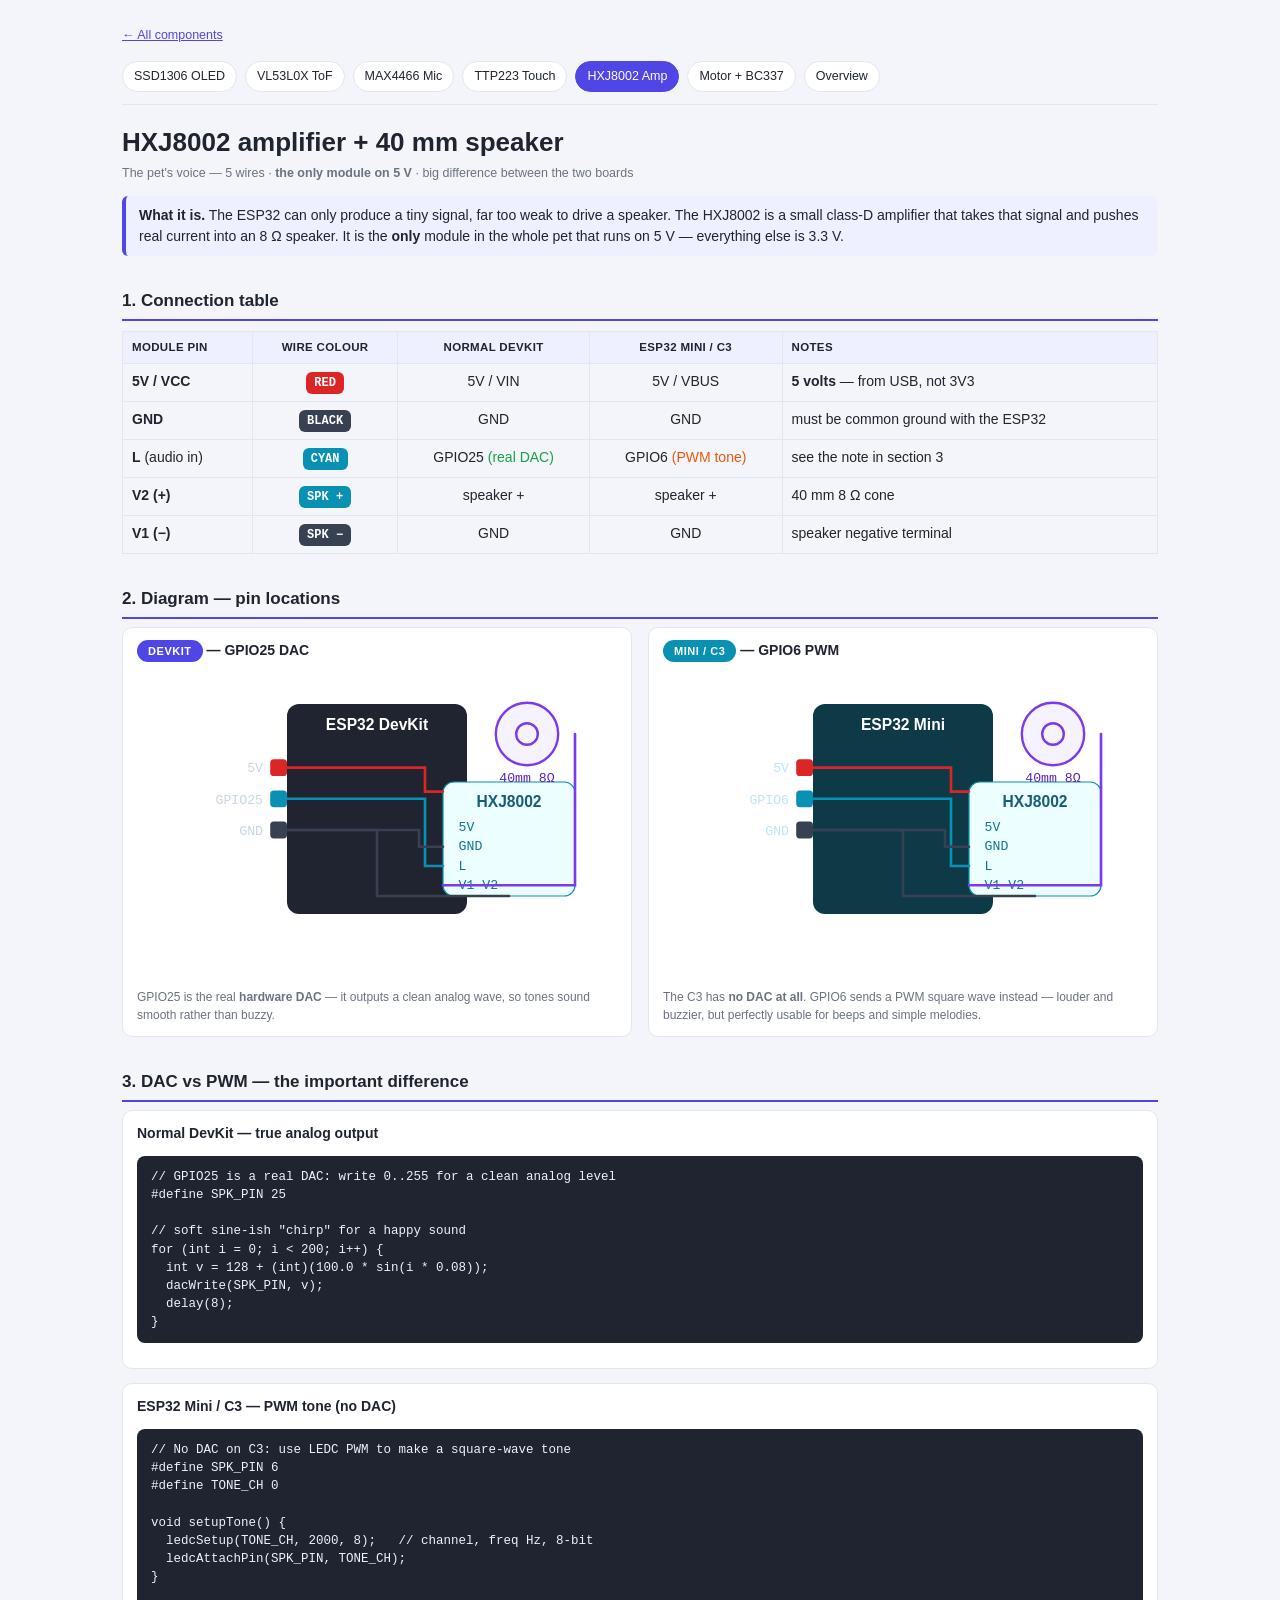
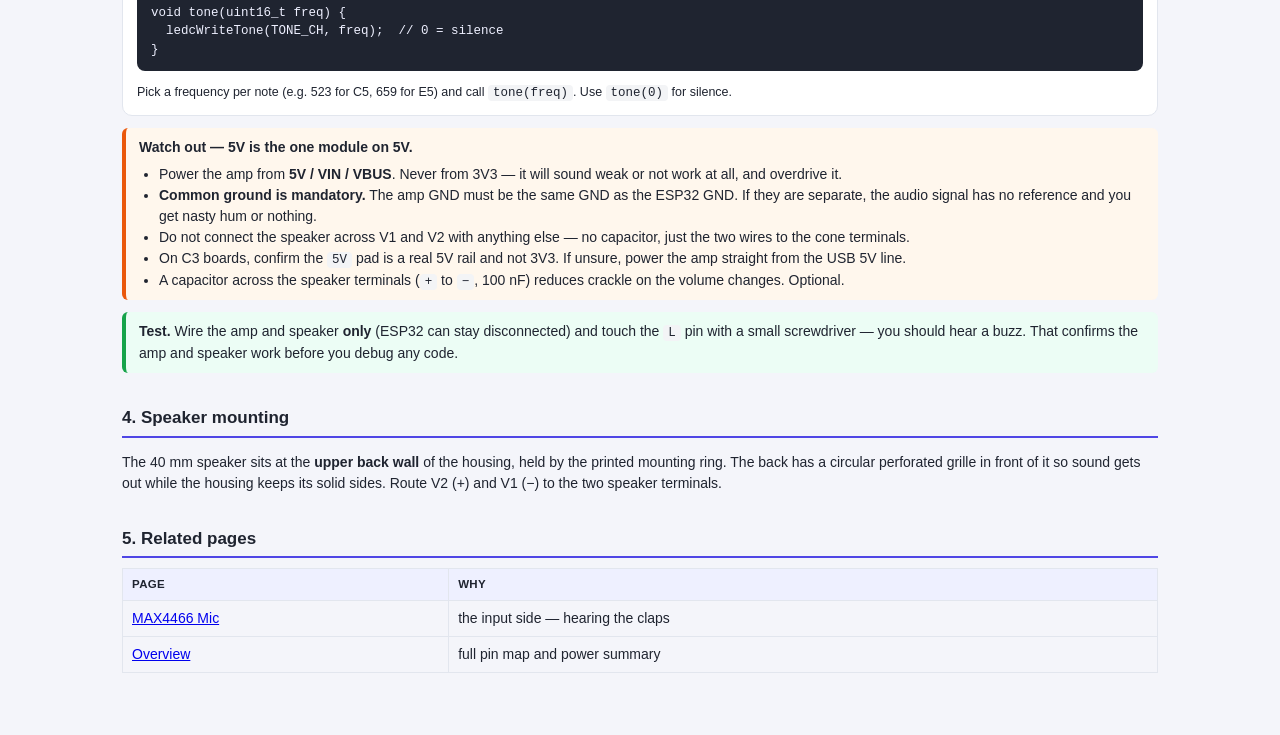
==== component-amp.html @ 80f9f904 "Add per-component schematic pages with pin-layout diagrams Split the wiring reference into one page " ====
<!doctype html>
<html lang="en">
<head>
<meta charset="utf-8">
<meta name="viewport" content="width=device-width, initial-scale=1">
<title>HXJ8002 Amp + Speaker &mdash; Desk Buddy Schematics</title>
<link rel="stylesheet" href="assets/style.css">
</head>
<body>
<div class="page">

  <a class="back" href="index.html">&larr; All components</a>

  <div class="nav">
    <a href="component-oled.html">SSD1306 OLED</a>
    <a href="component-tof.html">VL53L0X ToF</a>
    <a href="component-mic.html">MAX4466 Mic</a>
    <a href="component-touch.html">TTP223 Touch</a>
    <a href="component-amp.html" class="active">HXJ8002 Amp</a>
    <a href="component-motor.html">Motor + BC337</a>
    <a href="index.html">Overview</a>
  </div>

  <h1>HXJ8002 amplifier + 40&nbsp;mm speaker</h1>
  <p class="sub">The pet's voice &mdash; 5 wires &middot; <b>the only module on 5&nbsp;V</b> &middot; big difference between the two boards</p>

  <div class="note">
    <b>What it is.</b> The ESP32 can only produce a tiny signal, far too weak to drive a speaker.
    The HXJ8002 is a small class-D amplifier that takes that signal and pushes real current into an
    8&nbsp;&Omega; speaker. It is the <b>only</b> module in the whole pet that runs on 5&nbsp;V &mdash;
    everything else is 3.3&nbsp;V.
  </div>

  <h2>1. Connection table</h2>
  <table>
    <tr><th>Module pin</th><th class="c">Wire colour</th><th class="c">Normal DevKit</th><th class="c">ESP32 Mini / C3</th><th>Notes</th></tr>
    <tr><td><b>5V / VCC</b></td><td class="c"><span class="chip r">RED</span></td><td class="c">5V / VIN</td><td class="c">5V / VBUS</td><td><b>5 volts</b> &mdash; from USB, not 3V3</td></tr>
    <tr><td><b>GND</b></td><td class="c"><span class="chip k">BLACK</span></td><td class="c">GND</td><td class="c">GND</td><td>must be common ground with the ESP32</td></tr>
    <tr><td><b>L</b> (audio in)</td><td class="c"><span class="chip c">CYAN</span></td><td class="c">GPIO25 <span style="color:#16a34a">(real DAC)</span></td><td class="c">GPIO6 <span style="color:#ea580c">(PWM tone)</span></td><td>see the note in section 3</td></tr>
    <tr><td><b>V2 (+)</b></td><td class="c"><span class="chip c">SPK +</span></td><td class="c">speaker +</td><td class="c">speaker +</td><td>40&nbsp;mm 8&nbsp;&Omega; cone</td></tr>
    <tr><td><b>V1 (&minus;)</b></td><td class="c"><span class="chip k">SPK &minus;</span></td><td class="c">GND</td><td class="c">GND</td><td>speaker negative terminal</td></tr>
  </table>

  <h2>2. Diagram &mdash; pin locations</h2>

  <div class="grid2">

    <div class="panel">
      <h3><span class="badge dev">DevKit</span> &mdash; GPIO25 DAC</h3>
      <svg viewBox="0 0 400 260" xmlns="http://www.w3.org/2000/svg">
        <style>
          .t { font: 11px ui-monospace, Consolas, monospace; }
          .h { font: 600 13px -apple-system, Segoe UI, sans-serif; }
          .w { stroke-width: 2.2; fill: none; stroke-linecap: round; }
        </style>
        <rect x="125" y="30" width="150" height="175" rx="10" fill="#1f2430"/>
        <text x="200" y="52" class="h" fill="#fff" text-anchor="middle">ESP32 DevKit</text>

        <rect x="111" y="76" width="14" height="14" rx="3" fill="#dc2626"/>
        <text x="105" y="87" class="t" fill="#cbd5e1" text-anchor="end">5V</text>
        <rect x="111" y="102" width="14" height="14" rx="3" fill="#0891b2"/>
        <text x="105" y="113" class="t" fill="#cbd5e1" text-anchor="end">GPIO25</text>
        <rect x="111" y="128" width="14" height="14" rx="3" fill="#374151"/>
        <text x="105" y="139" class="t" fill="#cbd5e1" text-anchor="end">GND</text>

        <!-- amp -->
        <rect x="255" y="95" width="110" height="95" rx="9" fill="#ecfeff" stroke="#0891b2"/>
        <text x="310" y="116" class="h" fill="#155e75" text-anchor="middle">HXJ8002</text>
        <g class="t" fill="#0e7490">
          <text x="268" y="136">5V</text>
          <text x="268" y="152">GND</text>
          <text x="268" y="168">L</text>
          <text x="268" y="184">V1&nbsp;V2</text>
        </g>

        <!-- speaker -->
        <circle cx="325" cy="55" r="26" fill="#f5f3ff" stroke="#7c3aed" stroke-width="2"/>
        <circle cx="325" cy="55" r="9" fill="none" stroke="#7c3aed" stroke-width="2"/>
        <text x="325" y="95" class="t" fill="#5b21b6" text-anchor="middle">40mm 8&Omega;</text>

        <path class="w" stroke="#dc2626" d="M125 83 H240 V103 H255"/>
        <path class="w" stroke="#0891b2" d="M125 109 H240 V165 H255"/>
        <path class="w" stroke="#374151" d="M125 135 H235 V149 H255"/>
        <path class="w" stroke="#7c3aed" d="M365 55 H365 V181 H255"/>
        <path class="w" stroke="#374151" d="M125 135 H200 V190 H310 V190"/>
      </svg>
      <p style="font-size:12px;color:#6b7280;margin:8px 0 0;">
        GPIO25 is the real <b>hardware DAC</b> &mdash; it outputs a clean analog wave, so tones sound
        smooth rather than buzzy.
      </p>
    </div>

    <div class="panel">
      <h3><span class="badge mini">Mini / C3</span> &mdash; GPIO6 PWM</h3>
      <svg viewBox="0 0 400 260" xmlns="http://www.w3.org/2000/svg">
        <style>
          .t { font: 11px ui-monospace, Consolas, monospace; }
          .h { font: 600 13px -apple-system, Segoe UI, sans-serif; }
          .w { stroke-width: 2.2; fill: none; stroke-linecap: round; }
        </style>
        <rect x="125" y="30" width="150" height="175" rx="10" fill="#0e3a47"/>
        <text x="200" y="52" class="h" fill="#fff" text-anchor="middle">ESP32 Mini</text>

        <rect x="111" y="76" width="14" height="14" rx="3" fill="#dc2626"/>
        <text x="105" y="87" class="t" fill="#bae6fd" text-anchor="end">5V</text>
        <rect x="111" y="102" width="14" height="14" rx="3" fill="#0891b2"/>
        <text x="105" y="113" class="t" fill="#bae6fd" text-anchor="end">GPIO6</text>
        <rect x="111" y="128" width="14" height="14" rx="3" fill="#374151"/>
        <text x="105" y="139" class="t" fill="#bae6fd" text-anchor="end">GND</text>

        <rect x="255" y="95" width="110" height="95" rx="9" fill="#ecfeff" stroke="#0891b2"/>
        <text x="310" y="116" class="h" fill="#155e75" text-anchor="middle">HXJ8002</text>
        <g class="t" fill="#0e7490">
          <text x="268" y="136">5V</text>
          <text x="268" y="152">GND</text>
          <text x="268" y="168">L</text>
          <text x="268" y="184">V1&nbsp;V2</text>
        </g>

        <circle cx="325" cy="55" r="26" fill="#f5f3ff" stroke="#7c3aed" stroke-width="2"/>
        <circle cx="325" cy="55" r="9" fill="none" stroke="#7c3aed" stroke-width="2"/>
        <text x="325" y="95" class="t" fill="#5b21b6" text-anchor="middle">40mm 8&Omega;</text>

        <path class="w" stroke="#dc2626" d="M125 83 H240 V103 H255"/>
        <path class="w" stroke="#0891b2" d="M125 109 H240 V165 H255"/>
        <path class="w" stroke="#374151" d="M125 135 H235 V149 H255"/>
        <path class="w" stroke="#7c3aed" d="M365 55 H365 V181 H255"/>
        <path class="w" stroke="#374151" d="M125 135 H200 V190 H310 V190"/>
      </svg>
      <p style="font-size:12px;color:#6b7280;margin:8px 0 0;">
        The C3 has <b>no DAC at all</b>. GPIO6 sends a PWM square wave instead &mdash; louder and
        buzzier, but perfectly usable for beeps and simple melodies.
      </p>
    </div>

  </div>

  <h2>3. DAC vs PWM &mdash; the important difference</h2>

  <div class="panel">
    <h3>Normal DevKit &mdash; true analog output</h3>
<pre>// GPIO25 is a real DAC: write 0..255 for a clean analog level
#define SPK_PIN 25

// soft sine-ish "chirp" for a happy sound
for (int i = 0; i < 200; i++) {
  int v = 128 + (int)(100.0 * sin(i * 0.08));
  dacWrite(SPK_PIN, v);
  delay(8);
}</pre>
  </div>

  <div class="panel" style="margin-top:14px;">
    <h3>ESP32 Mini / C3 &mdash; PWM tone (no DAC)</h3>
<pre>// No DAC on C3: use LEDC PWM to make a square-wave tone
#define SPK_PIN 6
#define TONE_CH 0

void setupTone() {
  ledcSetup(TONE_CH, 2000, 8);   // channel, freq Hz, 8-bit
  ledcAttachPin(SPK_PIN, TONE_CH);
}

void tone(uint16_t freq) {
  ledcWriteTone(TONE_CH, freq);  // 0 = silence
}</pre>
    <p style="font-size:12.5px;margin:6px 0 0;">
      Pick a frequency per note (e.g. 523 for C5, 659 for E5) and call <code>tone(freq)</code>.
      Use <code>tone(0)</code> for silence.
    </p>
  </div>

  <div class="note warn">
    <b>Watch out &mdash; 5V is the one module on 5V.</b>
    <ul style="margin:6px 0 0;padding-left:20px;">
      <li>Power the amp from <b>5V / VIN / VBUS</b>. Never from 3V3 &mdash; it will sound weak or not
        work at all, and overdrive it.</li>
      <li><b>Common ground is mandatory.</b> The amp GND must be the same GND as the ESP32 GND. If
        they are separate, the audio signal has no reference and you get nasty hum or nothing.</li>
      <li>Do not connect the speaker across V1 and V2 with anything else &mdash; no capacitor, just
        the two wires to the cone terminals.</li>
      <li>On C3 boards, confirm the <code>5V</code> pad is a real 5V rail and not 3V3. If unsure,
        power the amp straight from the USB 5V line.</li>
      <li>A capacitor across the speaker terminals (<code>+</code> to <code>&minus;</code>,
        100&nbsp;nF) reduces crackle on the volume changes. Optional.</li>
    </ul>
  </div>

  <div class="note ok">
    <b>Test.</b> Wire the amp and speaker <b>only</b> (ESP32 can stay disconnected) and touch the
    <code>L</code> pin with a small screwdriver &mdash; you should hear a buzz. That confirms the amp
    and speaker work before you debug any code.
  </div>

  <h2>4. Speaker mounting</h2>
  <p>The 40&nbsp;mm speaker sits at the <b>upper back wall</b> of the housing, held by the printed
     mounting ring. The back has a circular perforated grille in front of it so sound gets out while
     the housing keeps its solid sides. Route V2 (+) and V1 (&minus;) to the two speaker terminals.</p>

  <h2>5. Related pages</h2>
  <table>
    <tr><th>Page</th><th>Why</th></tr>
    <tr><td><a href="component-mic.html">MAX4466 Mic</a></td><td>the input side &mdash; hearing the claps</td></tr>
    <tr><td><a href="index.html">Overview</a></td><td>full pin map and power summary</td></tr>
  </table>

</div>
</body>
</html>
---- assets/style.css ----
/* Desk Buddy — shared styles for the schematics + component pages */

* { box-sizing: border-box; }
html, body { margin: 0; }
body {
  font-family: -apple-system, BlinkMacSystemFont, "Segoe UI", Roboto, Arial, sans-serif;
  color: #1f2430; font-size: 14px; line-height: 1.5; background: #f4f5fa;
}
.page { max-width: 1100px; margin: 0 auto; padding: 24px 32px 60px; }

h1 { font-size: 26px; margin: 0 0 2px; }
h2 { font-size: 17px; margin: 32px 0 8px; padding-bottom: 5px; border-bottom: 2px solid #4f46e5; }
h3 { font-size: 14px; margin: 0 0 6px; }
.sub { color: #6b7280; font-size: 12.5px; margin: 0 0 14px; }

table { width: 100%; border-collapse: collapse; margin: 10px 0; }
th, td { text-align: left; padding: 7px 9px; border: 1px solid #e2e6ee; vertical-align: top; }
th { background: #eef0ff; font-size: 11.5px; text-transform: uppercase; letter-spacing: .03em; }
td.c, th.c { text-align: center; }

.chip { display: inline-block; border-radius: 6px; padding: 2px 8px; font-size: 12px;
        font-weight: 600; color: #fff; white-space: nowrap;
        font-family: ui-monospace, Consolas, monospace; }
.chip.g { background: #16a34a; } .chip.b { background: #2563eb; } .chip.r { background: #dc2626; }
.chip.k { background: #374151; } .chip.m { background: #db2777; } .chip.p { background: #7c3aed; }
.chip.o { background: #ea580c; } .chip.c { background: #0891b2; } .chip.y { background: #ca8a04; }

.badge { display: inline-block; border-radius: 999px; padding: 3px 11px; font-size: 11px;
         font-weight: 700; text-transform: uppercase; letter-spacing: .05em; color: #fff; }
.badge.dev { background: #4f46e5; }
.badge.mini { background: #0891b2; }

.note { background: #eef0ff; border-left: 4px solid #4f46e5; padding: 9px 13px;
        border-radius: 6px; margin: 12px 0; }
.note.warn { background: #fff7ed; border-left-color: #ea580c; }
.note.ok { background: #ecfdf5; border-left-color: #16a34a; }
.note.danger { background: #fef2f2; border-left-color: #dc2626; }

code, pre { font-family: ui-monospace, Consolas, monospace; }
code { background: #f3f4f6; border-radius: 4px; padding: 1px 5px; font-size: 12.5px; }
pre { background: #1f2430; color: #eef0ff; border-radius: 8px; padding: 12px 14px;
      font-size: 12.5px; overflow-x: auto; line-height: 1.45; }

.legend { display: flex; gap: 16px; flex-wrap: wrap; font-size: 12px; margin: 8px 0 4px; }
.legend span { display: inline-flex; align-items: center; gap: 5px; }

.panel { border: 1px solid #e2e6ee; border-radius: 10px; background: #fff; padding: 12px 14px; }
.grid2 { display: grid; grid-template-columns: 1fr 1fr; gap: 16px; }
@media (max-width: 820px) { .grid2 { grid-template-columns: 1fr; } }

/* ---- navigation ---- */
.nav { display: flex; gap: 8px; flex-wrap: wrap; margin: 0 0 18px;
       padding-bottom: 12px; border-bottom: 1px solid #e2e6ee; }
.nav a { text-decoration: none; font-size: 12.5px; padding: 5px 11px; border-radius: 999px;
         background: #fff; border: 1px solid #e2e6ee; color: #1f2430; }
.nav a:hover { border-color: #4f46e5; color: #4f46e5; }
.nav a.active { background: #4f46e5; border-color: #4f46e5; color: #fff; }

.back { display: inline-block; margin: 0 0 16px; font-size: 12.5px; color: #4f46e5; }

/* ---- cards on the landing page ---- */
.cards { display: grid; grid-template-columns: repeat(auto-fill, minmax(250px, 1fr)); gap: 14px; margin: 14px 0; }
.card { display: block; text-decoration: none; color: inherit;
        border: 1px solid #e2e6ee; border-radius: 12px; background: #fff; padding: 14px 16px; }
.card:hover { border-color: #4f46e5; box-shadow: 0 2px 10px rgba(79,70,229,.10); }
.card .k { display: inline-block; width: 10px; height: 10px; border-radius: 50%; margin-right: 7px; }
.card .ttl { font-weight: 600; font-size: 14.5px; }
.card .desc { color: #6b7280; font-size: 12.5px; margin-top: 4px; }
.card .pins { margin-top: 8px; display: flex; gap: 5px; flex-wrap: wrap; }

svg { max-width: 100%; height: auto; display: block; }

@media print {
  body { background: #fff; }
  .page { max-width: none; padding: 10px; }
  h2 { break-after: avoid; }
  .panel { break-inside: avoid; }
  .nav { display: none; }
}
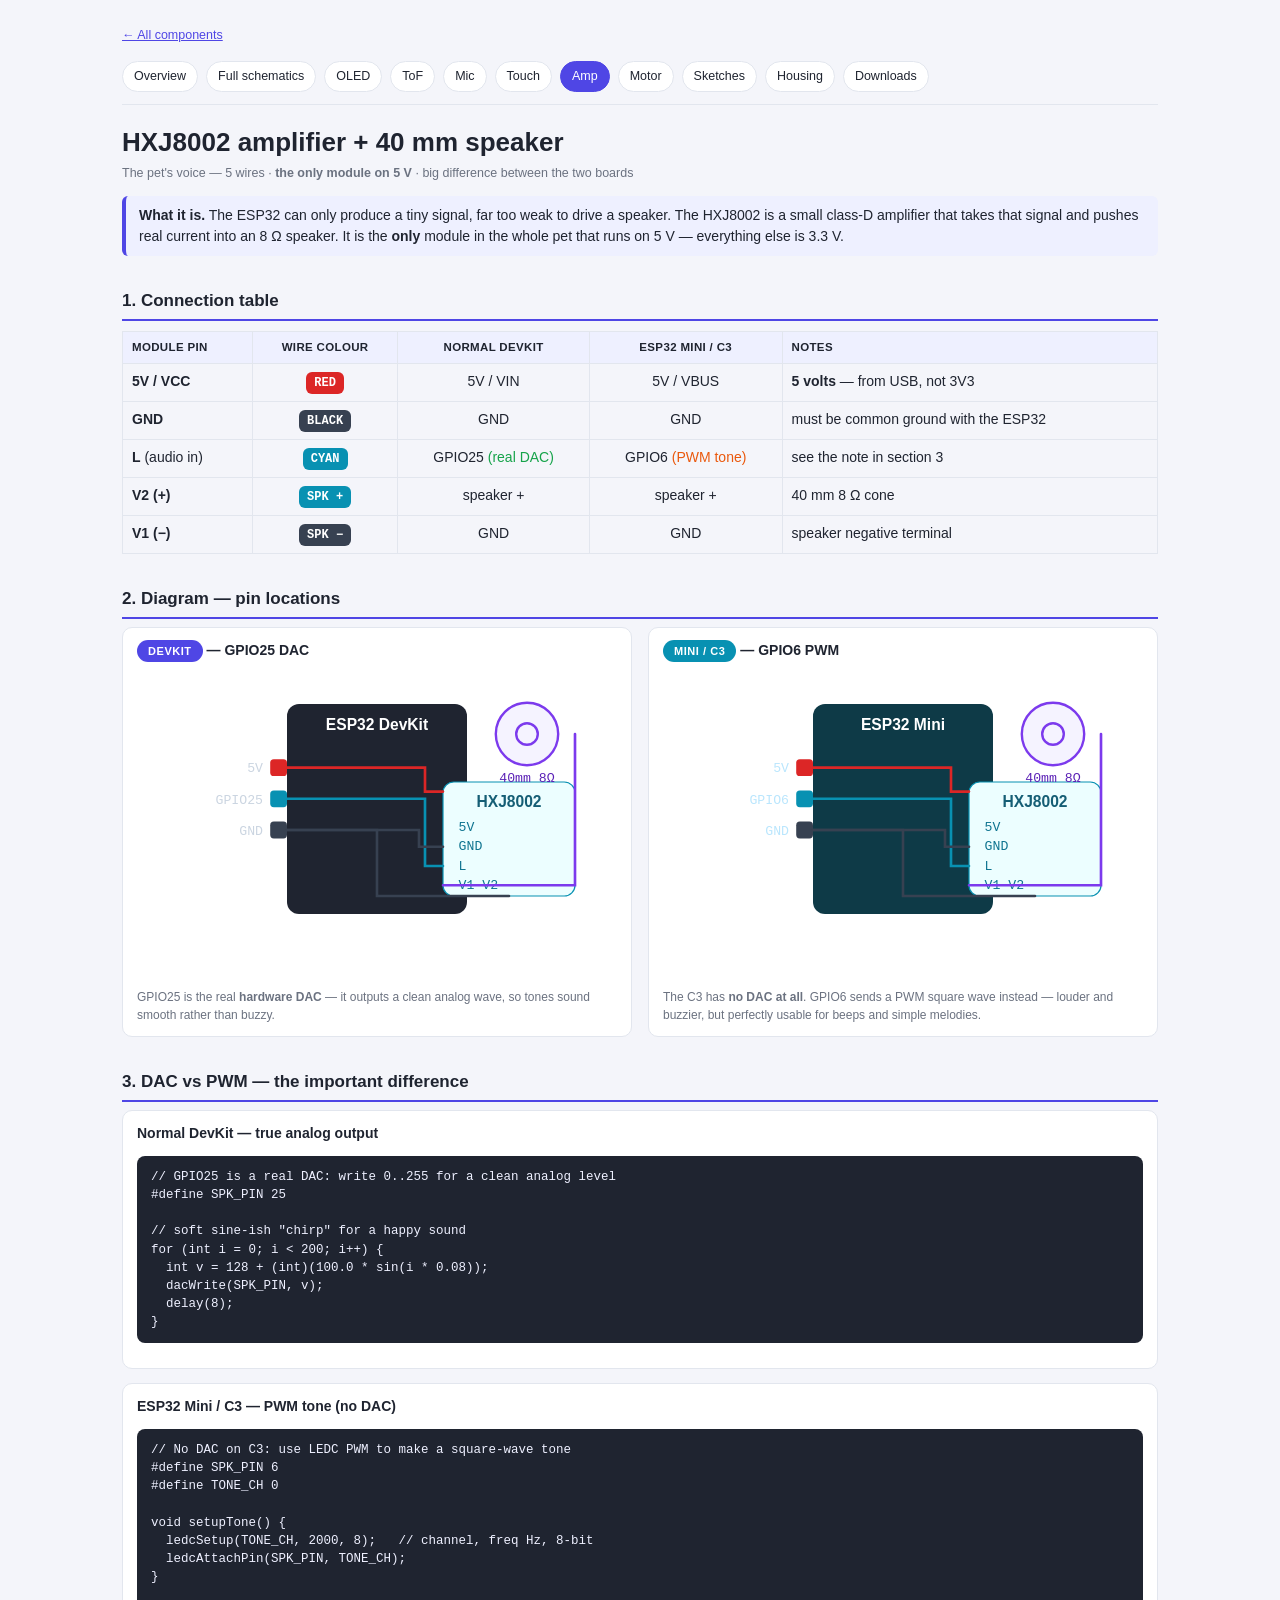
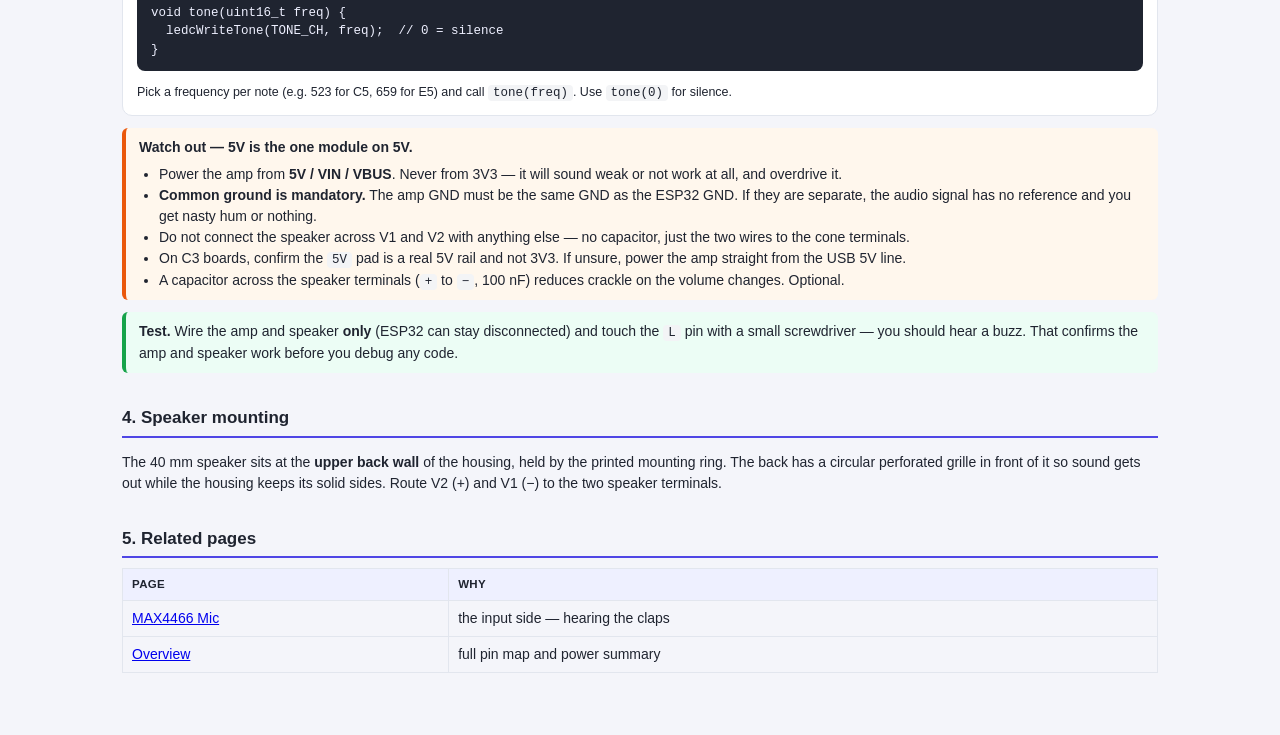
==== commit f67841ee: "Add sketches, housing and downloads pages; unify site navigation Navigation - Single 11-link nav (Ov" ====
--- a/component-amp.html
+++ b/component-amp.html
@@ -12,13 +12,17 @@
   <a class="back" href="index.html">&larr; All components</a>
 
   <div class="nav">
-    <a href="component-oled.html">SSD1306 OLED</a>
-    <a href="component-tof.html">VL53L0X ToF</a>
-    <a href="component-mic.html">MAX4466 Mic</a>
-    <a href="component-touch.html">TTP223 Touch</a>
-    <a href="component-amp.html" class="active">HXJ8002 Amp</a>
-    <a href="component-motor.html">Motor + BC337</a>
     <a href="index.html">Overview</a>
+    <a href="schematics.html">Full schematics</a>
+    <a href="component-oled.html">OLED</a>
+    <a href="component-tof.html">ToF</a>
+    <a href="component-mic.html">Mic</a>
+    <a href="component-touch.html">Touch</a>
+    <a href="component-amp.html" class="active">Amp</a>
+    <a href="component-motor.html">Motor</a>
+    <a href="sketches.html">Sketches</a>
+    <a href="housing.html">Housing</a>
+    <a href="downloads.html">Downloads</a>
   </div>
 
   <h1>HXJ8002 amplifier + 40&nbsp;mm speaker</h1>
